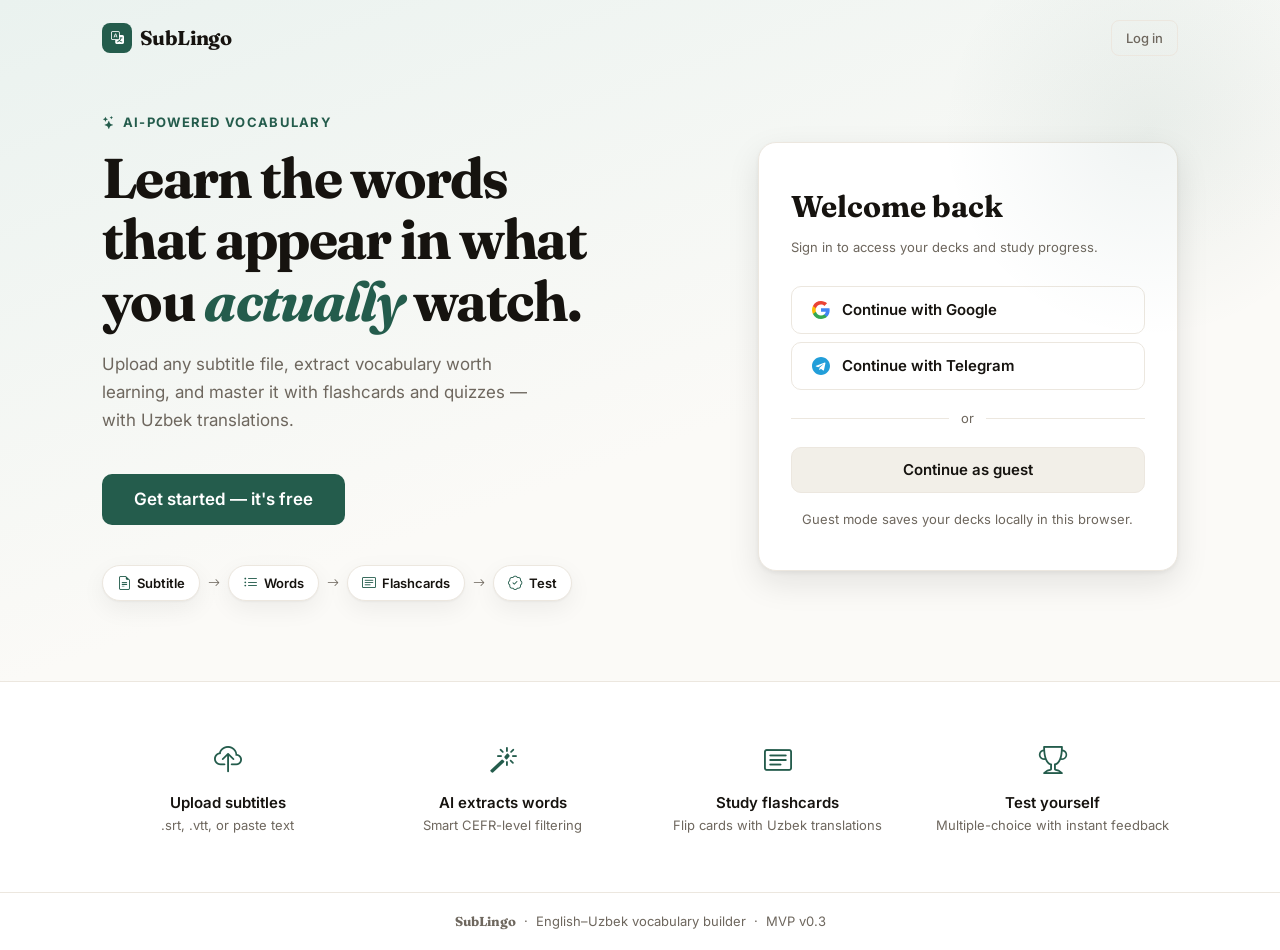
==== deck.html @ b5c0a3c8 "OAuth-style login, deck hub page, and nav integrity pass (v0.4) - index.html: replace email/password" ====
<!DOCTYPE html>
<html lang="en">
<head>
  <meta charset="UTF-8" />
  <meta name="viewport" content="width=device-width, initial-scale=1.0" />
  <title>SubLingo — Deck</title>
  <link rel="stylesheet" href="https://cdn.jsdelivr.net/npm/bootstrap@5.3.3/dist/css/bootstrap.min.css" />
  <link rel="stylesheet" href="https://cdn.jsdelivr.net/npm/bootstrap-icons@1.11.3/font/bootstrap-icons.css" />
  <link rel="stylesheet" href="css/style.css" />
</head>
<body>

<!-- ── Navbar ────────────────────────────────────────────────────────────── -->
<nav class="sl-navbar sticky-top">
  <div class="container d-flex align-items-center justify-content-between" style="max-width:1100px;">
    <a class="sl-brand" href="library.html">
      <span class="sl-brand-mark"><i class="bi bi-translate"></i></span>
      SubLingo
    </a>
    <button class="navbar-toggler border-0 d-md-none" type="button" data-bs-toggle="collapse" data-bs-target="#mainNav" style="background:none;">
      <i class="bi bi-list fs-5" style="color:var(--sl-ink);"></i>
    </button>
    <div class="collapse navbar-collapse d-md-flex align-items-center justify-content-end gap-2" id="mainNav">
      <nav class="d-flex gap-1 mt-2 mt-md-0">
        <a class="sl-nav-link" href="library.html" data-page="library.html"><i class="bi bi-grid me-1"></i>Library</a>
      </nav>
      <div class="d-flex align-items-center gap-2 ms-md-2 mt-2 mt-md-0">
        <span class="nav-user-chip"><i class="bi bi-person-circle"></i><span id="navUserChip">…</span></span>
        <button class="nav-logout-btn" id="logoutBtn" title="Log out"><i class="bi bi-box-arrow-right"></i></button>
      </div>
    </div>
  </div>
</nav>

<main style="max-width:760px;margin:0 auto;padding:2rem 1.25rem 4rem;">

  <!-- Breadcrumb -->
  <a href="library.html"
     style="font-size:var(--sl-text-xs);color:var(--sl-muted);text-decoration:none;display:inline-flex;align-items:center;gap:.3rem;margin-bottom:1.5rem;">
    <i class="bi bi-arrow-left"></i> My Library
  </a>

  <!-- Deck header -->
  <div class="d-flex align-items-start justify-content-between gap-3 flex-wrap mb-4">
    <div style="flex:1;min-width:0;">
      <h1 id="deckName"
          style="font-family:'Fraunces',Georgia,serif;font-size:var(--sl-text-xl);font-weight:700;margin:0 0 .25rem;line-height:1.15;"></h1>
      <div id="deckMeta" style="font-size:var(--sl-text-xs);color:var(--sl-muted);"></div>
    </div>
    <div id="deckRing" style="flex-shrink:0;"></div>
  </div>

  <!-- Progress bar -->
  <div class="sl-progress mb-5" id="progressWrap">
    <div class="sl-progress-bar" id="progressBar" style="width:0%;"></div>
  </div>

  <!-- Study mode tiles -->
  <div class="row g-3" id="hubTiles">
    <div class="col-12 col-sm-4">
      <a id="tileWords" href="words.html" class="hub-tile" aria-label="Browse word list">
        <div class="hub-tile__icon"><i class="bi bi-list-ul"></i></div>
        <div class="hub-tile__title">Words</div>
        <p class="hub-tile__desc">Browse all vocabulary in this deck</p>
      </a>
    </div>
    <div class="col-12 col-sm-4">
      <a id="tileFlash" href="flashcards.html" class="hub-tile hub-tile--accent" aria-label="Study with flashcards">
        <div class="hub-tile__icon"><i class="bi bi-card-text"></i></div>
        <div class="hub-tile__title">Flashcards</div>
        <p class="hub-tile__desc">Flip cards — see Uzbek translations</p>
      </a>
    </div>
    <div class="col-12 col-sm-4">
      <a id="tileTest" href="test.html" class="hub-tile" aria-label="Take a multiple-choice test">
        <div class="hub-tile__icon"><i class="bi bi-patch-question"></i></div>
        <div class="hub-tile__title">Test</div>
        <p class="hub-tile__desc">Multiple-choice quiz on this deck</p>
      </a>
    </div>
  </div>

  <!-- Empty-deck hint (hidden by default) -->
  <div id="emptyHint" class="d-none mt-4"
       style="font-size:var(--sl-text-xs);color:var(--sl-muted);background:var(--sl-soft);
              border-radius:var(--sl-radius-sm);padding:.75rem 1rem;">
    <i class="bi bi-info-circle me-1"></i>
    This deck has no words yet. Flashcards and Test require at least 2 words.
  </div>

</main>

<footer>
  <div style="max-width:1100px;margin:0 auto;padding:0 1.25rem;">
    <strong style="font-family:'Fraunces',Georgia,serif;">SubLingo</strong>
    &nbsp;·&nbsp; English–Uzbek vocabulary builder
  </div>
</footer>

<div id="toast-container"></div>

<script src="https://cdn.jsdelivr.net/npm/bootstrap@5.3.3/dist/js/bootstrap.bundle.min.js"></script>
<script src="js/mockData.js"></script>
<script src="js/main.js"></script>
<script>
  if (!requireAuth()) { /* redirects */ }

  document.getElementById('logoutBtn').addEventListener('click', () => {
    logoutUser();
    window.location.replace('index.html');
  });

  const deck = getActiveDeck();

  if (!deck) {
    showToast('No deck selected — pick one from your library', 'info');
    window.location.replace('library.html');
  } else {
    const { total, learned } = deck.stats;
    const pct     = total > 0 ? Math.round(learned / total * 100) : 0;
    const noWords = total === 0;
    const tooFew  = total < 2;

    document.title = `SubLingo — ${deck.name}`;
    document.getElementById('deckName').textContent = deck.name;
    document.getElementById('deckRing').innerHTML   = progressRingSVG(learned, total, 56, 5);
    document.getElementById('progressBar').style.width = pct + '%';
    document.getElementById('deckMeta').innerHTML =
      `<span>${escapeHtml(deck.source)}</span>
       <span class="mx-1">·</span>
       <span>${total} words</span>
       <span class="mx-1">·</span>
       <span style="color:var(--sl-primary);font-weight:600;">${learned} learned (${pct}%)</span>
       <span class="mx-1">·</span>
       <span>Last studied: ${timeAgo(deck.lastStudied)}</span>`;

    if (noWords) {
      document.getElementById('tileFlash').classList.add('hub-tile--disabled');
      document.getElementById('tileTest').classList.add('hub-tile--disabled');
      document.getElementById('emptyHint').classList.remove('d-none');
    } else if (tooFew) {
      document.getElementById('tileTest').classList.add('hub-tile--disabled');
      document.getElementById('emptyHint').classList.remove('d-none');
      document.getElementById('emptyHint').innerHTML =
        '<i class="bi bi-info-circle me-1"></i>Test needs at least 2 words. Add more to unlock it.';
    }
  }
</script>
</body>
</html>
---- css/style.css ----
/* style.css — SubLingo design system */

/* ─── Google Fonts ───────────────────────────────────────────────────────────
   Loaded here as @import so this single file is the only include needed.
   Fraunces: display/headings. Inter: UI/body. */
@import url('https://fonts.googleapis.com/css2?family=Fraunces:ital,opsz,wght@0,9..144,400;0,9..144,600;0,9..144,700;1,9..144,400&family=Inter:wght@400;500;600;700&display=swap');

/* ─── Design tokens ──────────────────────────────────────────────────────────*/
:root {
  /* Palette */
  --sl-bg:          #FBFAF7;
  --sl-surface:     #FFFFFF;
  --sl-ink:         #16130F;
  --sl-muted:       #6E675E;
  --sl-line:        #ECE7DF;
  --sl-soft:        #F2EFE8;
  --sl-primary:     #245C4C;
  --sl-primary-600: #1C4A3D;
  --sl-primary-bg:  #EAF2EF;
  --sl-accent:      #E2703A;
  --sl-accent-bg:   #FDF0EA;
  --sl-success:     #2E7D54;
  --sl-danger:      #C0492F;
  --sl-danger-bg:   #FBEAE6;

  /* Shape */
  --sl-radius:      18px;
  --sl-radius-sm:   10px;
  --sl-shadow:      0 1px 2px rgba(20,17,15,.04), 0 8px 24px rgba(20,17,15,.06);
  --sl-shadow-md:   0 2px 4px rgba(20,17,15,.05), 0 12px 32px rgba(20,17,15,.10);

  /* Type scale (px reference only — use rem in rules) */
  --sl-text-xs:     .8125rem;   /* 13px */
  --sl-text-sm:     .9375rem;   /* 15px */
  --sl-text-base:   1.0625rem;  /* 17px */
  --sl-text-lg:     1.375rem;   /* 22px */
  --sl-text-xl:     1.875rem;   /* 30px */
  --sl-text-2xl:    2.75rem;    /* 44px */

  /* Bootstrap override */
  --bs-primary: var(--sl-primary);
  --bs-primary-rgb: 36,92,76;
  --bs-body-bg: var(--sl-bg);
  --bs-body-color: var(--sl-ink);
  --bs-border-color: var(--sl-line);
  --bs-border-radius: var(--sl-radius-sm);
  --bs-link-color: var(--sl-primary);
}

/* ─── Base ───────────────────────────────────────────────────────────────────*/
*, *::before, *::after { box-sizing: border-box; }

body {
  font-family: 'Inter', system-ui, -apple-system, sans-serif;
  font-size: var(--sl-text-sm);
  line-height: 1.6;
  background: var(--sl-bg);
  color: var(--sl-ink);
  -webkit-font-smoothing: antialiased;
  min-height: 100dvh;
  display: flex;
  flex-direction: column;
}

main { flex: 1; }

h1, h2, h3, h4, .display-font {
  font-family: 'Fraunces', Georgia, serif;
  font-weight: 600;
  letter-spacing: -.02em;
  line-height: 1.15;
}

a { color: var(--sl-primary); text-decoration: none; }
a:hover { color: var(--sl-primary-600); }

/* ─── Navbar ─────────────────────────────────────────────────────────────────*/
.sl-navbar {
  background: rgba(251,250,247,.92);
  backdrop-filter: blur(12px);
  -webkit-backdrop-filter: blur(12px);
  border-bottom: 1px solid var(--sl-line);
  padding: .75rem 0;
}

.sl-brand {
  font-family: 'Fraunces', Georgia, serif;
  font-weight: 700;
  font-size: 1.25rem;
  color: var(--sl-ink) !important;
  letter-spacing: -.03em;
  display: flex;
  align-items: center;
  gap: .5rem;
  text-decoration: none;
}

.sl-brand-mark {
  width: 30px;
  height: 30px;
  background: var(--sl-primary);
  border-radius: 8px;
  display: flex;
  align-items: center;
  justify-content: center;
  color: #fff;
  font-size: .8rem;
  flex-shrink: 0;
}

.sl-nav-link {
  font-size: var(--sl-text-xs);
  font-weight: 500;
  color: var(--sl-muted) !important;
  padding: .375rem .75rem !important;
  border-radius: 8px;
  letter-spacing: .01em;
  transition: color .12s, background .12s;
  text-decoration: none;
}

.sl-nav-link:hover, .sl-nav-link.active {
  color: var(--sl-ink) !important;
  background: var(--sl-soft);
}

/* ─── Buttons ────────────────────────────────────────────────────────────────*/
.btn-primary-sl {
  background: var(--sl-primary);
  color: #fff;
  border: none;
  border-radius: var(--sl-radius-sm);
  font-weight: 600;
  font-size: var(--sl-text-sm);
  padding: .625rem 1.375rem;
  min-height: 44px;
  display: inline-flex;
  align-items: center;
  gap: .4rem;
  transition: background .15s, transform .1s, box-shadow .15s;
  cursor: pointer;
  text-decoration: none;
}

.btn-primary-sl:hover {
  background: var(--sl-primary-600);
  color: #fff;
  transform: translateY(-1px);
  box-shadow: 0 4px 16px rgba(36,92,76,.25);
}

.btn-primary-sl:active { transform: translateY(0); box-shadow: none; }
.btn-primary-sl:focus-visible { outline: 3px solid var(--sl-accent); outline-offset: 3px; }

.btn-ghost {
  background: transparent;
  color: var(--sl-ink);
  border: 1px solid var(--sl-line);
  border-radius: var(--sl-radius-sm);
  font-weight: 500;
  font-size: var(--sl-text-sm);
  padding: .625rem 1.375rem;
  min-height: 44px;
  display: inline-flex;
  align-items: center;
  gap: .4rem;
  transition: background .12s, border-color .12s;
  cursor: pointer;
  text-decoration: none;
}

.btn-ghost:hover { background: var(--sl-soft); border-color: var(--sl-muted); color: var(--sl-ink); }
.btn-ghost:focus-visible { outline: 3px solid var(--sl-accent); outline-offset: 3px; }

.btn-ghost-sm {
  background: transparent;
  color: var(--sl-muted);
  border: 1px solid var(--sl-line);
  border-radius: 8px;
  font-size: var(--sl-text-xs);
  font-weight: 500;
  padding: .375rem .875rem;
  min-height: 36px;
  display: inline-flex;
  align-items: center;
  gap: .3rem;
  transition: background .12s;
  cursor: pointer;
}

.btn-ghost-sm:hover { background: var(--sl-soft); color: var(--sl-ink); }

.btn-danger-sm {
  background: var(--sl-danger);
  color: #fff;
  border: none;
  border-radius: 8px;
  font-size: var(--sl-text-xs);
  font-weight: 600;
  padding: .375rem .875rem;
  min-height: 36px;
  display: inline-flex;
  align-items: center;
  gap: .3rem;
  cursor: pointer;
  transition: background .12s;
}

.btn-danger-sm:hover { background: #a33d27; color: #fff; }

/* ─── Cards ──────────────────────────────────────────────────────────────────*/
.sl-card {
  background: var(--sl-surface);
  border: 1px solid var(--sl-line);
  border-radius: var(--sl-radius);
  box-shadow: var(--sl-shadow);
}

/* ─── Deck cards (library grid) ──────────────────────────────────────────────*/
.deck-card {
  background: var(--sl-surface);
  border: 1px solid var(--sl-line);
  border-radius: var(--sl-radius);
  box-shadow: var(--sl-shadow);
  padding: 1.25rem;
  cursor: pointer;
  transition: transform .15s ease, box-shadow .15s ease;
  display: flex;
  flex-direction: column;
  gap: .75rem;
  text-decoration: none;
  color: inherit;
  position: relative;
}

.deck-card:hover {
  transform: translateY(-2px);
  box-shadow: var(--sl-shadow-md);
  color: inherit;
}

.deck-card:focus-visible {
  outline: 3px solid var(--sl-accent);
  outline-offset: 2px;
}

.deck-card__header {
  display: flex;
  align-items: flex-start;
  justify-content: space-between;
  gap: .5rem;
}

.deck-card__name {
  font-family: 'Fraunces', Georgia, serif;
  font-weight: 600;
  font-size: var(--sl-text-base);
  color: var(--sl-ink);
  line-height: 1.25;
  flex: 1;
}

.deck-card__meta {
  display: flex;
  align-items: center;
  gap: .5rem;
  flex-wrap: wrap;
}

.deck-card__footer {
  display: flex;
  align-items: center;
  justify-content: space-between;
  gap: .5rem;
  margin-top: auto;
  padding-top: .5rem;
  border-top: 1px solid var(--sl-line);
}

.deck-card__progress-label {
  font-size: var(--sl-text-xs);
  color: var(--sl-muted);
}

.deck-card__ring {
  flex-shrink: 0;
}

/* Kebab menu */
.deck-kebab {
  background: none;
  border: none;
  color: var(--sl-muted);
  padding: .25rem .375rem;
  border-radius: 6px;
  line-height: 1;
  cursor: pointer;
  transition: background .12s, color .12s;
  flex-shrink: 0;
}

.deck-kebab:hover { background: var(--sl-soft); color: var(--sl-ink); }

/* New deck card (dashed) */
.deck-card-new {
  background: var(--sl-surface);
  border: 1.5px dashed var(--sl-line);
  border-radius: var(--sl-radius);
  display: flex;
  flex-direction: column;
  align-items: center;
  justify-content: center;
  gap: .5rem;
  padding: 2rem 1.25rem;
  cursor: pointer;
  transition: border-color .15s, background .15s;
  min-height: 160px;
  color: var(--sl-muted);
  text-align: center;
  text-decoration: none;
}

.deck-card-new:hover {
  border-color: var(--sl-primary);
  background: var(--sl-primary-bg);
  color: var(--sl-primary);
}

.deck-card-new:focus-visible { outline: 3px solid var(--sl-accent); outline-offset: 2px; }

/* ─── Hero ───────────────────────────────────────────────────────────────────*/
.sl-hero {
  padding: 5rem 0 3.5rem;
}

.sl-hero__eyebrow {
  display: inline-flex;
  align-items: center;
  gap: .4rem;
  font-size: var(--sl-text-xs);
  font-weight: 600;
  color: var(--sl-primary);
  letter-spacing: .06em;
  text-transform: uppercase;
  background: var(--sl-primary-bg);
  border-radius: 99px;
  padding: .3rem .875rem;
  margin-bottom: 1.25rem;
}

.sl-hero__headline {
  font-size: clamp(2rem, 5vw, var(--sl-text-2xl));
  font-weight: 700;
  color: var(--sl-ink);
  margin-bottom: .75rem;
  max-width: 22ch;
}

.sl-hero__headline em {
  font-style: italic;
  color: var(--sl-primary);
}

.sl-hero__sub {
  font-size: var(--sl-text-base);
  color: var(--sl-muted);
  max-width: 44ch;
  margin-bottom: 2rem;
  line-height: 1.65;
}

/* Word-chip strip decorating the hero */
.sl-word-chips {
  display: flex;
  flex-wrap: wrap;
  gap: .5rem;
  margin-top: 2rem;
}

.sl-chip {
  background: var(--sl-surface);
  border: 1px solid var(--sl-line);
  border-radius: 99px;
  padding: .3rem .875rem;
  font-size: var(--sl-text-xs);
  color: var(--sl-muted);
  box-shadow: var(--sl-shadow);
  white-space: nowrap;
}

.sl-chip strong { color: var(--sl-ink); font-weight: 600; }
.sl-chip .chip-uz { color: var(--sl-primary); margin-left: .35rem; font-style: italic; }

/* Accent underline for the headline word */
.underline-accent {
  position: relative;
  display: inline-block;
}

.underline-accent::after {
  content: '';
  position: absolute;
  bottom: .04em;
  left: 0;
  width: 100%;
  height: .08em;
  background: var(--sl-accent);
  border-radius: 2px;
}

/* ─── Section labels ─────────────────────────────────────────────────────────*/
.sl-section-label {
  font-size: var(--sl-text-xs);
  font-weight: 600;
  color: var(--sl-muted);
  letter-spacing: .07em;
  text-transform: uppercase;
  margin-bottom: .75rem;
}

/* ─── Upload / modal ─────────────────────────────────────────────────────────*/
.sl-modal .modal-content {
  border-radius: var(--sl-radius);
  border: 1px solid var(--sl-line);
  box-shadow: var(--sl-shadow-md);
}

.upload-zone {
  border: 1.5px dashed var(--sl-line);
  border-radius: var(--sl-radius-sm);
  background: var(--sl-soft);
  padding: 2rem 1.5rem;
  text-align: center;
  cursor: pointer;
  transition: background .15s, border-color .15s;
}

.upload-zone:hover, .upload-zone.dragover {
  background: var(--sl-primary-bg);
  border-color: var(--sl-primary);
}

.upload-zone__icon { color: var(--sl-primary); font-size: 2rem; margin-bottom: .5rem; }
.upload-zone__title { font-weight: 600; font-size: var(--sl-text-sm); color: var(--sl-ink); }
.upload-zone__hint { font-size: var(--sl-text-xs); color: var(--sl-muted); margin-top: .25rem; }

/* Form elements */
.sl-input {
  border: 1px solid var(--sl-line);
  border-radius: var(--sl-radius-sm);
  background: var(--sl-surface);
  color: var(--sl-ink);
  font-size: var(--sl-text-sm);
  padding: .625rem .875rem;
  width: 100%;
  outline: none;
  transition: border-color .12s, box-shadow .12s;
}

.sl-input:focus {
  border-color: var(--sl-primary);
  box-shadow: 0 0 0 3px rgba(36,92,76,.12);
}

.sl-label {
  font-size: var(--sl-text-xs);
  font-weight: 600;
  color: var(--sl-muted);
  letter-spacing: .03em;
  display: block;
  margin-bottom: .375rem;
}

.sl-select {
  appearance: none;
  -webkit-appearance: none;
  background-image: url("data:image/svg+xml,%3Csvg xmlns='http://www.w3.org/2000/svg' width='12' height='8' viewBox='0 0 12 8'%3E%3Cpath d='M1 1l5 5 5-5' stroke='%236E675E' stroke-width='1.5' fill='none' stroke-linecap='round'/%3E%3C/svg%3E");
  background-repeat: no-repeat;
  background-position: right .75rem center;
  padding-right: 2.25rem;
}

/* ─── Pill tabs (upload modal) ───────────────────────────────────────────────*/
.sl-pill-tabs {
  display: flex;
  gap: .375rem;
  background: var(--sl-soft);
  border-radius: 10px;
  padding: .25rem;
}

.sl-pill-tab {
  flex: 1;
  border: none;
  background: transparent;
  border-radius: 8px;
  font-size: var(--sl-text-xs);
  font-weight: 500;
  color: var(--sl-muted);
  padding: .4rem .75rem;
  cursor: pointer;
  transition: background .12s, color .12s;
  white-space: nowrap;
}

.sl-pill-tab.active, .sl-pill-tab[aria-selected="true"] {
  background: var(--sl-surface);
  color: var(--sl-ink);
  box-shadow: 0 1px 4px rgba(20,17,15,.08);
}

/* ─── CEFR badges ────────────────────────────────────────────────────────────*/
.badge-a     { background: #EAF2EF; color: var(--sl-primary); font-weight: 600; border-radius: 6px; font-size: .72rem; padding: .15rem .5rem; }
.badge-b     { background: #FEF3C7; color: #92400E; font-weight: 600; border-radius: 6px; font-size: .72rem; padding: .15rem .5rem; }
.badge-c     { background: var(--sl-danger-bg); color: var(--sl-danger); font-weight: 600; border-radius: 6px; font-size: .72rem; padding: .15rem .5rem; }
.badge-other { background: var(--sl-soft); color: var(--sl-muted); font-weight: 600; border-radius: 6px; font-size: .72rem; padding: .15rem .5rem; }

/* Part-of-speech */
.badge-pos-noun  { background: #dbeafe; color: #1d4ed8; border-radius: 6px; font-size: .72rem; padding: .15rem .5rem; font-weight: 500; }
.badge-pos-verb  { background: #dcfce7; color: #166534; border-radius: 6px; font-size: .72rem; padding: .15rem .5rem; font-weight: 500; }
.badge-pos-adj   { background: #fef3c7; color: #92400e; border-radius: 6px; font-size: .72rem; padding: .15rem .5rem; font-weight: 500; }
.badge-pos-adv   { background: #fce7f3; color: #9d174d; border-radius: 6px; font-size: .72rem; padding: .15rem .5rem; font-weight: 500; }
.badge-pos-other { background: var(--sl-soft); color: var(--sl-muted); border-radius: 6px; font-size: .72rem; padding: .15rem .5rem; font-weight: 500; }

/* ─── Word cards (deck detail) ───────────────────────────────────────────────*/
.word-card {
  background: var(--sl-surface);
  border: 1px solid var(--sl-line);
  border-radius: var(--sl-radius);
  box-shadow: var(--sl-shadow);
  padding: 1.125rem;
  transition: box-shadow .15s, transform .15s;
}

.word-card:hover { box-shadow: var(--sl-shadow-md); transform: translateY(-1px); }

.word-card__head {
  display: flex;
  align-items: baseline;
  gap: .5rem;
  flex-wrap: wrap;
  margin-bottom: .375rem;
}

.word-card__word {
  font-family: 'Fraunces', Georgia, serif;
  font-weight: 600;
  font-size: var(--sl-text-base);
  color: var(--sl-ink);
  line-height: 1.2;
}

.word-card__ipa {
  font-size: var(--sl-text-xs);
  color: var(--sl-primary);
  font-family: 'Inter', monospace;
  letter-spacing: .02em;
}

.word-card__translation {
  font-size: var(--sl-text-sm);
  font-weight: 600;
  color: var(--sl-accent);
  margin-bottom: .25rem;
}

.word-card__definition {
  font-size: var(--sl-text-xs);
  color: var(--sl-muted);
  margin-bottom: .5rem;
  line-height: 1.55;
}

.word-card__example {
  font-size: var(--sl-text-xs);
  color: var(--sl-muted);
  font-style: italic;
  padding-left: .75rem;
  border-left: 2px solid var(--sl-accent);
  line-height: 1.5;
}

/* Audio button */
.btn-audio {
  width: 30px;
  height: 30px;
  border-radius: 50%;
  border: 1px solid var(--sl-line);
  background: var(--sl-surface);
  color: var(--sl-primary);
  display: inline-flex;
  align-items: center;
  justify-content: center;
  cursor: pointer;
  padding: 0;
  font-size: .85rem;
  transition: background .12s, color .12s, border-color .12s;
  flex-shrink: 0;
}

.btn-audio:hover { background: var(--sl-primary); color: #fff; border-color: var(--sl-primary); }
.btn-audio:focus-visible { outline: 3px solid var(--sl-accent); outline-offset: 2px; }

/* ─── Filter bar ─────────────────────────────────────────────────────────────*/
.sl-filters {
  background: var(--sl-surface);
  border: 1px solid var(--sl-line);
  border-radius: var(--sl-radius-sm);
  padding: .875rem 1rem;
}

/* ─── Sticky study bar ───────────────────────────────────────────────────────*/
.study-bar {
  position: sticky;
  bottom: 0;
  background: rgba(255,255,255,.95);
  backdrop-filter: blur(8px);
  border-top: 1px solid var(--sl-line);
  box-shadow: 0 -4px 20px rgba(20,17,15,.07);
  z-index: 100;
  padding: .75rem 1.5rem;
}

/* ─── Flashcard ──────────────────────────────────────────────────────────────*/
.flashcard-scene {
  width: 100%;
  max-width: 540px;
  margin: 0 auto;
  perspective: 1400px;
}

.flashcard {
  width: 100%;
  min-height: 320px;
  position: relative;
  transform-style: preserve-3d;
  transition: transform .45s cubic-bezier(.4,0,.2,1);
  cursor: pointer;
  border-radius: var(--sl-radius);
}

.flashcard.flipped { transform: rotateY(180deg); }

.flashcard-face {
  position: absolute;
  inset: 0;
  backface-visibility: hidden;
  -webkit-backface-visibility: hidden;
  border-radius: var(--sl-radius);
  display: flex;
  flex-direction: column;
  align-items: center;
  justify-content: center;
  padding: 2.5rem 2rem;
}

.flashcard-front {
  background: var(--sl-surface);
  border: 1px solid var(--sl-line);
  box-shadow: var(--sl-shadow-md);
}

.flashcard-back {
  background: var(--sl-primary);
  color: #fff;
  transform: rotateY(180deg);
  box-shadow: var(--sl-shadow-md);
}

.flashcard-front__word {
  font-family: 'Fraunces', Georgia, serif;
  font-size: clamp(2rem, 7vw, 2.75rem);
  font-weight: 700;
  color: var(--sl-ink);
  letter-spacing: -.03em;
  text-align: center;
  line-height: 1.1;
}

.flashcard-front__ipa {
  font-size: var(--sl-text-sm);
  color: var(--sl-primary);
  font-family: 'Inter', monospace;
  margin-top: .375rem;
  text-align: center;
}

.flashcard-back__translation {
  font-family: 'Fraunces', Georgia, serif;
  font-size: 1.625rem;
  font-weight: 600;
  text-align: center;
  margin-bottom: .5rem;
  opacity: .97;
}

.flashcard-back__definition {
  font-size: var(--sl-text-xs);
  opacity: .82;
  text-align: center;
  margin-bottom: 1rem;
  line-height: 1.55;
  max-width: 34ch;
}

.flashcard-back__example {
  font-size: var(--sl-text-xs);
  opacity: .72;
  font-style: italic;
  text-align: center;
  border-top: 1px solid rgba(255,255,255,.2);
  padding-top: .875rem;
  width: 100%;
  line-height: 1.5;
}

.flip-hint {
  font-size: var(--sl-text-xs);
  color: var(--sl-muted);
  text-align: center;
  margin-top: .5rem;
}

/* Rating buttons */
.rating-btn {
  border-radius: var(--sl-radius-sm);
  font-weight: 600;
  font-size: var(--sl-text-xs);
  padding: .625rem 1.25rem;
  min-height: 44px;
  border: 1.5px solid transparent;
  cursor: pointer;
  display: inline-flex;
  align-items: center;
  gap: .4rem;
  transition: background .12s, border-color .12s, transform .1s;
}

.rating-btn:active { transform: scale(.97); }
.rating-btn:focus-visible { outline: 3px solid var(--sl-accent); outline-offset: 2px; }

.rating-again { background: var(--sl-danger-bg); color: var(--sl-danger); border-color: #f0c4bb; }
.rating-again:hover  { background: #f5cfc8; }

.rating-hard  { background: #fef3c7; color: #92400e; border-color: #fde68a; }
.rating-hard:hover   { background: #fde68a; }

.rating-easy  { background: #dcfce7; color: var(--sl-success); border-color: #a7f3d0; }
.rating-easy:hover   { background: #a7f3d0; }

/* ─── Quiz / test ────────────────────────────────────────────────────────────*/
.answer-btn {
  border: 1.5px solid var(--sl-line);
  border-radius: var(--sl-radius-sm);
  background: var(--sl-surface);
  color: var(--sl-ink);
  font-size: var(--sl-text-sm);
  font-weight: 500;
  padding: .75rem 1rem;
  text-align: left;
  transition: border-color .12s, background .12s;
  cursor: pointer;
  width: 100%;
  min-height: 50px;
  display: flex;
  align-items: center;
  gap: .5rem;
}

.answer-btn:hover:not(:disabled) {
  border-color: var(--sl-primary);
  background: var(--sl-primary-bg);
}

.answer-btn:focus-visible { outline: 3px solid var(--sl-accent); outline-offset: 2px; }

.answer-btn.correct { border-color: var(--sl-success); background: #dcfce7; color: var(--sl-success); }
.answer-btn.wrong   { border-color: var(--sl-danger);  background: var(--sl-danger-bg); color: var(--sl-danger); }

.answer-btn .answer-key {
  font-size: var(--sl-text-xs);
  font-weight: 700;
  color: var(--sl-muted);
  min-width: 1.25rem;
}

/* ─── Progress bar ───────────────────────────────────────────────────────────*/
.sl-progress {
  height: 6px;
  border-radius: 99px;
  background: var(--sl-line);
  overflow: hidden;
}

.sl-progress-bar {
  height: 100%;
  background: var(--sl-primary);
  border-radius: 99px;
  transition: width .35s ease;
}

/* ─── Result circle ──────────────────────────────────────────────────────────*/
.result-circle {
  width: 116px;
  height: 116px;
  border-radius: 50%;
  background: var(--sl-primary-bg);
  border: 3px solid var(--sl-primary);
  display: flex;
  flex-direction: column;
  align-items: center;
  justify-content: center;
  margin: 0 auto 1.5rem;
}

.result-circle .score-num   { font-family: 'Fraunces', Georgia, serif; font-size: 2rem; font-weight: 700; color: var(--sl-primary); line-height: 1; }
.result-circle .score-label { font-size: .72rem; color: var(--sl-muted); }

/* ─── Empty states ───────────────────────────────────────────────────────────*/
.sl-empty {
  text-align: center;
  padding: 4rem 1.5rem;
}

.sl-empty__icon {
  width: 64px;
  height: 64px;
  border-radius: 50%;
  background: var(--sl-soft);
  display: flex;
  align-items: center;
  justify-content: center;
  font-size: 1.5rem;
  color: var(--sl-muted);
  margin: 0 auto 1rem;
}

.sl-empty__title { font-family: 'Fraunces', Georgia, serif; font-size: var(--sl-text-lg); font-weight: 600; margin-bottom: .5rem; }
.sl-empty__body  { font-size: var(--sl-text-sm); color: var(--sl-muted); max-width: 34ch; margin: 0 auto 1.5rem; }

/* ─── Deck-detail header ─────────────────────────────────────────────────────*/
.deck-header {
  border-bottom: 1px solid var(--sl-line);
  padding-bottom: 1.25rem;
  margin-bottom: 1.5rem;
}

.deck-header__name {
  font-family: 'Fraunces', Georgia, serif;
  font-weight: 700;
  font-size: var(--sl-text-xl);
  color: var(--sl-ink);
  border: none;
  background: transparent;
  padding: 0;
  width: 100%;
  outline: none;
  cursor: text;
  line-height: 1.2;
}

.deck-header__name:focus {
  background: var(--sl-soft);
  border-radius: 6px;
  padding: .125rem .375rem;
  margin-left: -.375rem;
}

/* ─── Toasts ─────────────────────────────────────────────────────────────────*/
#toast-container {
  position: fixed;
  bottom: 1.5rem;
  right: 1.5rem;
  z-index: 9999;
  display: flex;
  flex-direction: column;
  gap: .5rem;
  max-width: 320px;
}

.sl-toast {
  background: var(--sl-surface);
  border: 1px solid var(--sl-line) !important;
  border-radius: var(--sl-radius-sm);
  box-shadow: var(--sl-shadow-md);
  font-size: var(--sl-text-xs);
  font-weight: 500;
  color: var(--sl-ink);
}

.toast-msg { flex: 1; color: var(--sl-ink); }

.toast-icon[data-type="success"] { color: var(--sl-success); }
.toast-icon[data-type="danger"]  { color: var(--sl-danger); }
.toast-icon[data-type="info"]    { color: var(--sl-primary); }

/* ─── Footer ─────────────────────────────────────────────────────────────────*/
footer {
  border-top: 1px solid var(--sl-line);
  color: var(--sl-muted);
  font-size: var(--sl-text-xs);
  padding: 1.125rem 0;
  text-align: center;
  background: var(--sl-surface);
}

/* ─── Screen-reader only ─────────────────────────────────────────────────────*/
.sr-only { position:absolute; width:1px; height:1px; padding:0; margin:-1px; overflow:hidden; clip:rect(0,0,0,0); border:0; }

/* ─── Responsive ─────────────────────────────────────────────────────────────*/
@media (max-width: 575px) {
  .sl-hero { padding: 3rem 0 2rem; }
  .flashcard-face { padding: 1.75rem 1.25rem; }
  .deck-card { padding: 1rem; }
  #toast-container { right: 1rem; bottom: 1rem; left: 1rem; max-width: none; }
}

/* ─── Landing page ───────────────────────────────────────────────────────────*/
.landing-body {
  background: var(--sl-bg);
  min-height: 100dvh;
  display: flex;
  flex-direction: column;
}

.landing-nav {
  background: transparent;
  padding: 1.25rem 0;
  position: absolute;
  top: 0;
  left: 0;
  right: 0;
  z-index: 10;
}

.landing-hero {
  padding: 7rem 0 5rem;
  background: linear-gradient(160deg, var(--sl-primary-bg) 0%, var(--sl-bg) 60%);
  flex: 1;
  position: relative;
  overflow: hidden;
}

.landing-hero::before {
  content: '';
  position: absolute;
  top: -80px;
  right: -80px;
  width: 420px;
  height: 420px;
  border-radius: 50%;
  background: radial-gradient(circle, rgba(36,92,76,.07) 0%, transparent 70%);
  pointer-events: none;
}

.landing-hero__kicker {
  font-size: var(--sl-text-xs);
  font-weight: 700;
  letter-spacing: .1em;
  text-transform: uppercase;
  color: var(--sl-primary);
  margin-bottom: .875rem;
  display: flex;
  align-items: center;
  gap: .4rem;
}

.landing-hero__h1 {
  font-family: 'Fraunces', Georgia, serif;
  font-size: clamp(2.25rem, 6vw, 3.5rem);
  font-weight: 700;
  line-height: 1.1;
  letter-spacing: -.03em;
  color: var(--sl-ink);
  margin-bottom: 1.125rem;
  max-width: 18ch;
}

.landing-hero__h1 em {
  font-style: italic;
  color: var(--sl-primary);
}

.landing-hero__sub {
  font-size: var(--sl-text-base);
  color: var(--sl-muted);
  max-width: 42ch;
  line-height: 1.65;
  margin-bottom: 2.5rem;
}

/* Value-loop strip */
.value-loop {
  display: flex;
  align-items: center;
  gap: .5rem;
  flex-wrap: wrap;
  margin-top: 2.5rem;
}

.value-step {
  display: flex;
  align-items: center;
  gap: .4rem;
  background: var(--sl-surface);
  border: 1px solid var(--sl-line);
  border-radius: 99px;
  padding: .35rem .875rem;
  font-size: var(--sl-text-xs);
  font-weight: 600;
  color: var(--sl-ink);
  box-shadow: var(--sl-shadow);
  white-space: nowrap;
}

.value-step i { color: var(--sl-primary); font-size: .9rem; }

.value-arrow {
  color: var(--sl-muted);
  font-size: .75rem;
}

/* ─── Login card ─────────────────────────────────────────────────────────────*/
.login-card {
  background: var(--sl-surface);
  border: 1px solid var(--sl-line);
  border-radius: var(--sl-radius);
  box-shadow: var(--sl-shadow-md);
  padding: 2.5rem 2rem;
  width: 100%;
  max-width: 420px;
}

.login-card__title {
  font-family: 'Fraunces', Georgia, serif;
  font-size: var(--sl-text-xl);
  font-weight: 700;
  margin-bottom: .375rem;
  color: var(--sl-ink);
}

.login-card__sub {
  font-size: var(--sl-text-xs);
  color: var(--sl-muted);
  margin-bottom: 1.75rem;
}

.login-divider {
  display: flex;
  align-items: center;
  gap: .75rem;
  color: var(--sl-muted);
  font-size: var(--sl-text-xs);
  margin: 1.125rem 0;
}

.login-divider::before,
.login-divider::after {
  content: '';
  flex: 1;
  height: 1px;
  background: var(--sl-line);
}

.btn-guest {
  background: var(--sl-soft);
  color: var(--sl-ink);
  border: 1px solid var(--sl-line);
  border-radius: var(--sl-radius-sm);
  font-weight: 600;
  font-size: var(--sl-text-sm);
  padding: .625rem 1.375rem;
  min-height: 44px;
  width: 100%;
  display: flex;
  align-items: center;
  justify-content: center;
  gap: .4rem;
  cursor: pointer;
  transition: background .12s, border-color .12s;
}

.btn-guest:hover { background: var(--sl-line); border-color: var(--sl-muted); }

/* ─── Study tab bar (inside deck pages) ──────────────────────────────────────*/
.study-tabs {
  display: flex;
  gap: 0;
  border-bottom: 1px solid var(--sl-line);
  background: var(--sl-surface);
  padding: 0 1.25rem;
  position: sticky;
  top: 57px;   /* below navbar */
  z-index: 50;
}

.study-tab {
  font-size: var(--sl-text-xs);
  font-weight: 600;
  color: var(--sl-muted);
  padding: .75rem 1rem;
  border-bottom: 2px solid transparent;
  text-decoration: none;
  display: flex;
  align-items: center;
  gap: .35rem;
  transition: color .12s, border-color .12s;
  white-space: nowrap;
}

.study-tab:hover { color: var(--sl-ink); }

.study-tab.active {
  color: var(--sl-primary);
  border-bottom-color: var(--sl-primary);
}

/* ─── Skeleton loader ────────────────────────────────────────────────────────*/
@keyframes shimmer {
  0%   { background-position: -400px 0; }
  100% { background-position: 400px 0; }
}

.skel {
  border-radius: 6px;
  background: linear-gradient(90deg, var(--sl-line) 25%, var(--sl-soft) 50%, var(--sl-line) 75%);
  background-size: 800px 100%;
  animation: shimmer 1.4s infinite linear;
}

.skel-title { height: 20px; width: 60%; margin-bottom: .625rem; }
.skel-line  { height: 14px; width: 90%; margin-bottom: .375rem; }
.skel-short { width: 45%; }

.skeleton-card {
  background: var(--sl-surface);
  border: 1px solid var(--sl-line);
  border-radius: var(--sl-radius);
  padding: 1.125rem;
}

/* ─── Logged-in navbar user chip ─────────────────────────────────────────────*/
.nav-user-chip {
  display: flex;
  align-items: center;
  gap: .4rem;
  font-size: var(--sl-text-xs);
  font-weight: 600;
  color: var(--sl-muted);
  padding: .3rem .75rem;
  border: 1px solid var(--sl-line);
  border-radius: 99px;
  background: var(--sl-surface);
  cursor: default;
}

.nav-logout-btn {
  font-size: var(--sl-text-xs);
  font-weight: 500;
  color: var(--sl-muted);
  background: none;
  border: none;
  padding: .3rem .5rem;
  border-radius: 6px;
  cursor: pointer;
  transition: color .12s, background .12s;
}

.nav-logout-btn:hover { color: var(--sl-danger); background: var(--sl-danger-bg); }

/* ─── Loading overlay for create-deck ───────────────────────────────────────*/
.modal-loading-overlay {
  position: absolute;
  inset: 0;
  background: rgba(255,255,255,.88);
  backdrop-filter: blur(4px);
  border-radius: var(--sl-radius);
  display: flex;
  flex-direction: column;
  align-items: center;
  justify-content: center;
  gap: 1rem;
  z-index: 10;
}

.modal-loading-overlay__spinner {
  width: 36px;
  height: 36px;
  border: 3px solid var(--sl-line);
  border-top-color: var(--sl-primary);
  border-radius: 50%;
  animation: spin .7s linear infinite;
}

.modal-loading-overlay__label {
  font-size: var(--sl-text-xs);
  font-weight: 600;
  color: var(--sl-muted);
}

@keyframes spin { to { transform: rotate(360deg); } }

/* toast warning colour */
.toast-icon[data-type="warning"] { color: #92400e; }

/* ─── Provider login buttons ─────────────────────────────────────────────────*/
.btn-provider {
  display: flex;
  align-items: center;
  gap: .75rem;
  width: 100%;
  min-height: 48px;
  padding: .625rem 1.25rem;
  background: var(--sl-surface);
  border: 1.5px solid var(--sl-line);
  border-radius: var(--sl-radius-sm);
  font-size: var(--sl-text-sm);
  font-weight: 600;
  color: var(--sl-ink);
  cursor: pointer;
  transition: background .12s, border-color .12s, box-shadow .12s;
  text-align: left;
}
.btn-provider:hover  { background: var(--sl-soft); border-color: var(--sl-muted); }
.btn-provider:focus-visible {
  outline: 2px solid var(--sl-primary);
  outline-offset: 2px;
}
.btn-provider svg { flex-shrink: 0; }

/* ─── Deck hub tiles ─────────────────────────────────────────────────────────*/
.hub-tile {
  display: flex;
  flex-direction: column;
  align-items: flex-start;
  gap: .5rem;
  padding: 1.625rem 1.5rem;
  background: var(--sl-surface);
  border: 1.5px solid var(--sl-line);
  border-radius: var(--sl-radius);
  box-shadow: var(--sl-shadow);
  text-decoration: none;
  color: var(--sl-ink);
  min-height: 148px;
  cursor: pointer;
  transition: box-shadow .14s, border-color .14s, transform .12s;
}
.hub-tile:hover {
  box-shadow: var(--sl-shadow-md);
  border-color: var(--sl-primary);
  transform: translateY(-2px);
  color: var(--sl-ink);
}
.hub-tile:focus-visible {
  outline: 2px solid var(--sl-primary);
  outline-offset: 2px;
}
.hub-tile.hub-tile--accent {
  background: var(--sl-accent);
  border-color: var(--sl-accent);
  color: #fff;
}
.hub-tile.hub-tile--accent:hover { border-color: #c95f2c; }
.hub-tile.hub-tile--disabled {
  opacity: .5;
  pointer-events: none;
  cursor: not-allowed;
}
.hub-tile__icon {
  font-size: 1.75rem;
  line-height: 1;
}
.hub-tile__title {
  font-family: 'Fraunces', Georgia, serif;
  font-size: var(--sl-text-lg);
  font-weight: 700;
  line-height: 1.15;
  margin: 0;
}
.hub-tile__desc {
  font-size: var(--sl-text-xs);
  opacity: .75;
  margin: 0;
}
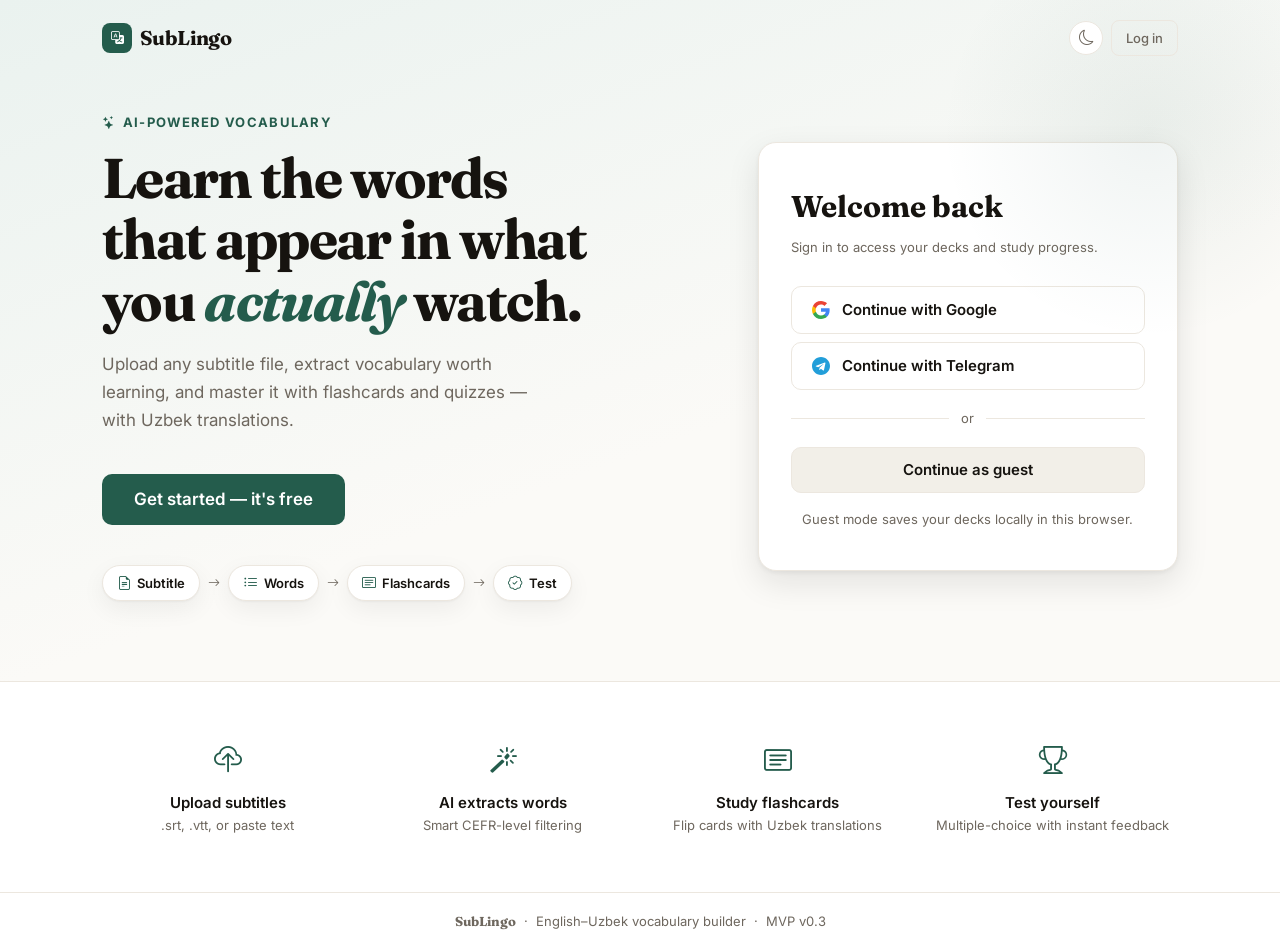
==== commit 18ad816e: "Cleanup, slim navbar, and dark mode (v0.5) Dark mode: - [data-theme="dark"] token overrides in style" ====
--- a/deck.html
+++ b/deck.html
@@ -7,6 +7,9 @@
   <link rel="stylesheet" href="https://cdn.jsdelivr.net/npm/bootstrap@5.3.3/dist/css/bootstrap.min.css" />
   <link rel="stylesheet" href="https://cdn.jsdelivr.net/npm/bootstrap-icons@1.11.3/font/bootstrap-icons.css" />
   <link rel="stylesheet" href="css/style.css" />
+  <script>
+    (function(){var t=localStorage.getItem('sublingo_theme');document.documentElement.setAttribute('data-theme',t||(window.matchMedia('(prefers-color-scheme: dark)').matches?'dark':'light'));})();
+  </script>
 </head>
 <body>
 
@@ -25,8 +28,9 @@
         <a class="sl-nav-link" href="library.html" data-page="library.html"><i class="bi bi-grid me-1"></i>Library</a>
       </nav>
       <div class="d-flex align-items-center gap-2 ms-md-2 mt-2 mt-md-0">
+        <button class="btn-theme" id="themeToggle" aria-label="Switch theme"><i class="bi bi-moon"></i></button>
         <span class="nav-user-chip"><i class="bi bi-person-circle"></i><span id="navUserChip">…</span></span>
-        <button class="nav-logout-btn" id="logoutBtn" title="Log out"><i class="bi bi-box-arrow-right"></i></button>
+        <button class="nav-logout-btn" id="logoutBtn" aria-label="Log out" title="Log out"><i class="bi bi-box-arrow-right"></i></button>
       </div>
     </div>
   </div>
--- a/css/style.css
+++ b/css/style.css
@@ -7,7 +7,7 @@
 
 /* ─── Design tokens ──────────────────────────────────────────────────────────*/
 :root {
-  /* Palette */
+  /* Light palette */
   --sl-bg:          #FBFAF7;
   --sl-surface:     #FFFFFF;
   --sl-ink:         #16130F;
@@ -29,15 +29,15 @@
   --sl-shadow:      0 1px 2px rgba(20,17,15,.04), 0 8px 24px rgba(20,17,15,.06);
   --sl-shadow-md:   0 2px 4px rgba(20,17,15,.05), 0 12px 32px rgba(20,17,15,.10);
 
-  /* Type scale (px reference only — use rem in rules) */
-  --sl-text-xs:     .8125rem;   /* 13px */
-  --sl-text-sm:     .9375rem;   /* 15px */
-  --sl-text-base:   1.0625rem;  /* 17px */
-  --sl-text-lg:     1.375rem;   /* 22px */
-  --sl-text-xl:     1.875rem;   /* 30px */
-  --sl-text-2xl:    2.75rem;    /* 44px */
-
-  /* Bootstrap override */
+  /* Type scale */
+  --sl-text-xs:     .8125rem;
+  --sl-text-sm:     .9375rem;
+  --sl-text-base:   1.0625rem;
+  --sl-text-lg:     1.375rem;
+  --sl-text-xl:     1.875rem;
+  --sl-text-2xl:    2.75rem;
+
+  /* Bootstrap overrides */
   --bs-primary: var(--sl-primary);
   --bs-primary-rgb: 36,92,76;
   --bs-body-bg: var(--sl-bg);
@@ -47,6 +47,30 @@
   --bs-link-color: var(--sl-primary);
 }
 
+/* ─── Dark mode tokens ───────────────────────────────────────────────────────*/
+[data-theme="dark"] {
+  --sl-bg:          #111210;
+  --sl-surface:     #1C1C1A;
+  --sl-ink:         #F0EDE8;
+  --sl-muted:       #908880;
+  --sl-line:        #2E2C29;
+  --sl-soft:        #252421;
+  --sl-primary:     #4A9B82;
+  --sl-primary-600: #3D8A72;
+  --sl-primary-bg:  #1A2E29;
+  --sl-accent:      #E2703A;
+  --sl-accent-bg:   #2E1E13;
+  --sl-success:     #4CAF82;
+  --sl-danger:      #E06B55;
+  --sl-danger-bg:   #2C1710;
+  --sl-shadow:      0 1px 2px rgba(0,0,0,.2), 0 8px 24px rgba(0,0,0,.32);
+  --sl-shadow-md:   0 2px 4px rgba(0,0,0,.24), 0 12px 32px rgba(0,0,0,.40);
+  --bs-body-bg: var(--sl-bg);
+  --bs-body-color: var(--sl-ink);
+  --bs-border-color: var(--sl-line);
+  --bs-link-color: var(--sl-primary);
+}
+
 /* ─── Base ───────────────────────────────────────────────────────────────────*/
 *, *::before, *::after { box-sizing: border-box; }
 
@@ -60,6 +84,7 @@
   min-height: 100dvh;
   display: flex;
   flex-direction: column;
+  transition: background .2s, color .2s;
 }
 
 main { flex: 1; }
@@ -81,6 +106,11 @@
   -webkit-backdrop-filter: blur(12px);
   border-bottom: 1px solid var(--sl-line);
   padding: .75rem 0;
+  transition: background .2s, border-color .2s;
+}
+
+[data-theme="dark"] .sl-navbar {
+  background: rgba(17,18,16,.92);
 }
 
 .sl-brand {
@@ -124,6 +154,26 @@
   background: var(--sl-soft);
 }
 
+/* Theme toggle button */
+.btn-theme {
+  width: 34px;
+  height: 34px;
+  border-radius: 50%;
+  border: 1px solid var(--sl-line);
+  background: var(--sl-surface);
+  color: var(--sl-muted);
+  display: inline-flex;
+  align-items: center;
+  justify-content: center;
+  cursor: pointer;
+  padding: 0;
+  font-size: .95rem;
+  transition: background .12s, color .12s, border-color .12s;
+  flex-shrink: 0;
+}
+.btn-theme:hover { background: var(--sl-soft); color: var(--sl-ink); border-color: var(--sl-muted); }
+.btn-theme:focus-visible { outline: 2px solid var(--sl-primary); outline-offset: 2px; }
+
 /* ─── Buttons ────────────────────────────────────────────────────────────────*/
 .btn-primary-sl {
   background: var(--sl-primary);
@@ -282,9 +332,7 @@
   color: var(--sl-muted);
 }
 
-.deck-card__ring {
-  flex-shrink: 0;
-}
+.deck-card__ring { flex-shrink: 0; }
 
 /* Kebab menu */
 .deck-kebab {
@@ -328,101 +376,12 @@
 
 .deck-card-new:focus-visible { outline: 3px solid var(--sl-accent); outline-offset: 2px; }
 
-/* ─── Hero ───────────────────────────────────────────────────────────────────*/
-.sl-hero {
-  padding: 5rem 0 3.5rem;
-}
-
-.sl-hero__eyebrow {
-  display: inline-flex;
-  align-items: center;
-  gap: .4rem;
-  font-size: var(--sl-text-xs);
-  font-weight: 600;
-  color: var(--sl-primary);
-  letter-spacing: .06em;
-  text-transform: uppercase;
-  background: var(--sl-primary-bg);
-  border-radius: 99px;
-  padding: .3rem .875rem;
-  margin-bottom: 1.25rem;
-}
-
-.sl-hero__headline {
-  font-size: clamp(2rem, 5vw, var(--sl-text-2xl));
-  font-weight: 700;
-  color: var(--sl-ink);
-  margin-bottom: .75rem;
-  max-width: 22ch;
-}
-
-.sl-hero__headline em {
-  font-style: italic;
-  color: var(--sl-primary);
-}
-
-.sl-hero__sub {
-  font-size: var(--sl-text-base);
-  color: var(--sl-muted);
-  max-width: 44ch;
-  margin-bottom: 2rem;
-  line-height: 1.65;
-}
-
-/* Word-chip strip decorating the hero */
-.sl-word-chips {
-  display: flex;
-  flex-wrap: wrap;
-  gap: .5rem;
-  margin-top: 2rem;
-}
-
-.sl-chip {
-  background: var(--sl-surface);
-  border: 1px solid var(--sl-line);
-  border-radius: 99px;
-  padding: .3rem .875rem;
-  font-size: var(--sl-text-xs);
-  color: var(--sl-muted);
-  box-shadow: var(--sl-shadow);
-  white-space: nowrap;
-}
-
-.sl-chip strong { color: var(--sl-ink); font-weight: 600; }
-.sl-chip .chip-uz { color: var(--sl-primary); margin-left: .35rem; font-style: italic; }
-
-/* Accent underline for the headline word */
-.underline-accent {
-  position: relative;
-  display: inline-block;
-}
-
-.underline-accent::after {
-  content: '';
-  position: absolute;
-  bottom: .04em;
-  left: 0;
-  width: 100%;
-  height: .08em;
-  background: var(--sl-accent);
-  border-radius: 2px;
-}
-
-/* ─── Section labels ─────────────────────────────────────────────────────────*/
-.sl-section-label {
-  font-size: var(--sl-text-xs);
-  font-weight: 600;
-  color: var(--sl-muted);
-  letter-spacing: .07em;
-  text-transform: uppercase;
-  margin-bottom: .75rem;
-}
-
 /* ─── Upload / modal ─────────────────────────────────────────────────────────*/
 .sl-modal .modal-content {
   border-radius: var(--sl-radius);
   border: 1px solid var(--sl-line);
   box-shadow: var(--sl-shadow-md);
+  background: var(--sl-surface);
 }
 
 .upload-zone {
@@ -510,7 +469,7 @@
 }
 
 /* ─── CEFR badges ────────────────────────────────────────────────────────────*/
-.badge-a     { background: #EAF2EF; color: var(--sl-primary); font-weight: 600; border-radius: 6px; font-size: .72rem; padding: .15rem .5rem; }
+.badge-a     { background: var(--sl-primary-bg); color: var(--sl-primary); font-weight: 600; border-radius: 6px; font-size: .72rem; padding: .15rem .5rem; }
 .badge-b     { background: #FEF3C7; color: #92400E; font-weight: 600; border-radius: 6px; font-size: .72rem; padding: .15rem .5rem; }
 .badge-c     { background: var(--sl-danger-bg); color: var(--sl-danger); font-weight: 600; border-radius: 6px; font-size: .72rem; padding: .15rem .5rem; }
 .badge-other { background: var(--sl-soft); color: var(--sl-muted); font-weight: 600; border-radius: 6px; font-size: .72rem; padding: .15rem .5rem; }
@@ -521,6 +480,12 @@
 .badge-pos-adj   { background: #fef3c7; color: #92400e; border-radius: 6px; font-size: .72rem; padding: .15rem .5rem; font-weight: 500; }
 .badge-pos-adv   { background: #fce7f3; color: #9d174d; border-radius: 6px; font-size: .72rem; padding: .15rem .5rem; font-weight: 500; }
 .badge-pos-other { background: var(--sl-soft); color: var(--sl-muted); border-radius: 6px; font-size: .72rem; padding: .15rem .5rem; font-weight: 500; }
+
+[data-theme="dark"] .badge-b     { background: #2d2208; color: #d97706; }
+[data-theme="dark"] .badge-pos-noun  { background: #1e2e4a; color: #7aa8f0; }
+[data-theme="dark"] .badge-pos-verb  { background: #132514; color: #4ade80; }
+[data-theme="dark"] .badge-pos-adj   { background: #2d2208; color: #d97706; }
+[data-theme="dark"] .badge-pos-adv   { background: #2a1020; color: #f0abce; }
 
 /* ─── Word cards (deck detail) ───────────────────────────────────────────────*/
 .word-card {
@@ -621,6 +586,8 @@
   padding: .75rem 1.5rem;
 }
 
+[data-theme="dark"] .study-bar { background: rgba(17,18,16,.95); }
+
 /* ─── Flashcard ──────────────────────────────────────────────────────────────*/
 .flashcard-scene {
   width: 100%;
@@ -748,6 +715,11 @@
 .rating-easy  { background: #dcfce7; color: var(--sl-success); border-color: #a7f3d0; }
 .rating-easy:hover   { background: #a7f3d0; }
 
+[data-theme="dark"] .rating-hard  { background: #2d2208; color: #d97706; border-color: #4a3800; }
+[data-theme="dark"] .rating-hard:hover { background: #3d2e0a; }
+[data-theme="dark"] .rating-easy  { background: #132514; color: #4ade80; border-color: #1a3d1a; }
+[data-theme="dark"] .rating-easy:hover { background: #1a3d1a; }
+
 /* ─── Quiz / test ────────────────────────────────────────────────────────────*/
 .answer-btn {
   border: 1.5px solid var(--sl-line);
@@ -776,6 +748,9 @@
 
 .answer-btn.correct { border-color: var(--sl-success); background: #dcfce7; color: var(--sl-success); }
 .answer-btn.wrong   { border-color: var(--sl-danger);  background: var(--sl-danger-bg); color: var(--sl-danger); }
+
+[data-theme="dark"] .answer-btn.correct { background: #132514; }
+[data-theme="dark"] .answer-btn.wrong   { background: var(--sl-danger-bg); }
 
 .answer-btn .answer-key {
   font-size: var(--sl-text-xs);
@@ -798,6 +773,9 @@
   border-radius: 99px;
   transition: width .35s ease;
 }
+
+/* ─── Progress / result ring ─────────────────────────────────────────────────*/
+.sl-progress-ring { flex-shrink: 0; }
 
 /* ─── Result circle ──────────────────────────────────────────────────────────*/
 .result-circle {
@@ -838,7 +816,7 @@
 .sl-empty__title { font-family: 'Fraunces', Georgia, serif; font-size: var(--sl-text-lg); font-weight: 600; margin-bottom: .5rem; }
 .sl-empty__body  { font-size: var(--sl-text-sm); color: var(--sl-muted); max-width: 34ch; margin: 0 auto 1.5rem; }
 
-/* ─── Deck-detail header ─────────────────────────────────────────────────────*/
+/* ─── Deck-detail header (words.html) ────────────────────────────────────────*/
 .deck-header {
   border-bottom: 1px solid var(--sl-line);
   padding-bottom: 1.25rem;
@@ -893,6 +871,7 @@
 .toast-icon[data-type="success"] { color: var(--sl-success); }
 .toast-icon[data-type="danger"]  { color: var(--sl-danger); }
 .toast-icon[data-type="info"]    { color: var(--sl-primary); }
+.toast-icon[data-type="warning"] { color: #92400e; }
 
 /* ─── Footer ─────────────────────────────────────────────────────────────────*/
 footer {
@@ -909,7 +888,6 @@
 
 /* ─── Responsive ─────────────────────────────────────────────────────────────*/
 @media (max-width: 575px) {
-  .sl-hero { padding: 3rem 0 2rem; }
   .flashcard-face { padding: 1.75rem 1.25rem; }
   .deck-card { padding: 1rem; }
   #toast-container { right: 1rem; bottom: 1rem; left: 1rem; max-width: none; }
@@ -976,10 +954,7 @@
   max-width: 18ch;
 }
 
-.landing-hero__h1 em {
-  font-style: italic;
-  color: var(--sl-primary);
-}
+.landing-hero__h1 em { font-style: italic; color: var(--sl-primary); }
 
 .landing-hero__sub {
   font-size: var(--sl-text-base);
@@ -1014,11 +989,7 @@
 }
 
 .value-step i { color: var(--sl-primary); font-size: .9rem; }
-
-.value-arrow {
-  color: var(--sl-muted);
-  font-size: .75rem;
-}
+.value-arrow  { color: var(--sl-muted); font-size: .75rem; }
 
 /* ─── Login card ─────────────────────────────────────────────────────────────*/
 .login-card {
@@ -1082,7 +1053,29 @@
 
 .btn-guest:hover { background: var(--sl-line); border-color: var(--sl-muted); }
 
-/* ─── Study tab bar (inside deck pages) ──────────────────────────────────────*/
+/* ─── Provider login buttons ─────────────────────────────────────────────────*/
+.btn-provider {
+  display: flex;
+  align-items: center;
+  gap: .75rem;
+  width: 100%;
+  min-height: 48px;
+  padding: .625rem 1.25rem;
+  background: var(--sl-surface);
+  border: 1.5px solid var(--sl-line);
+  border-radius: var(--sl-radius-sm);
+  font-size: var(--sl-text-sm);
+  font-weight: 600;
+  color: var(--sl-ink);
+  cursor: pointer;
+  transition: background .12s, border-color .12s;
+  text-align: left;
+}
+.btn-provider:hover  { background: var(--sl-soft); border-color: var(--sl-muted); }
+.btn-provider:focus-visible { outline: 2px solid var(--sl-primary); outline-offset: 2px; }
+.btn-provider svg { flex-shrink: 0; }
+
+/* ─── Study tab bar ──────────────────────────────────────────────────────────*/
 .study-tabs {
   display: flex;
   gap: 0;
@@ -1090,7 +1083,7 @@
   background: var(--sl-surface);
   padding: 0 1.25rem;
   position: sticky;
-  top: 57px;   /* below navbar */
+  top: 57px;
   z-index: 50;
 }
 
@@ -1115,10 +1108,51 @@
   border-bottom-color: var(--sl-primary);
 }
 
+/* ─── Deck hub tiles ─────────────────────────────────────────────────────────*/
+.hub-tile {
+  display: flex;
+  flex-direction: column;
+  align-items: flex-start;
+  gap: .5rem;
+  padding: 1.625rem 1.5rem;
+  background: var(--sl-surface);
+  border: 1.5px solid var(--sl-line);
+  border-radius: var(--sl-radius);
+  box-shadow: var(--sl-shadow);
+  text-decoration: none;
+  color: var(--sl-ink);
+  min-height: 148px;
+  cursor: pointer;
+  transition: box-shadow .14s, border-color .14s, transform .12s;
+}
+.hub-tile:hover {
+  box-shadow: var(--sl-shadow-md);
+  border-color: var(--sl-primary);
+  transform: translateY(-2px);
+  color: var(--sl-ink);
+}
+.hub-tile:focus-visible { outline: 2px solid var(--sl-primary); outline-offset: 2px; }
+
+.hub-tile.hub-tile--accent {
+  background: var(--sl-accent);
+  border-color: var(--sl-accent);
+  color: #fff;
+}
+.hub-tile.hub-tile--accent:hover { border-color: #c95f2c; color: #fff; }
+
+.hub-tile.hub-tile--disabled {
+  opacity: .45;
+  pointer-events: none;
+}
+
+.hub-tile__icon  { font-size: 1.75rem; line-height: 1; }
+.hub-tile__title { font-family: 'Fraunces', Georgia, serif; font-size: var(--sl-text-lg); font-weight: 700; line-height: 1.15; margin: 0; }
+.hub-tile__desc  { font-size: var(--sl-text-xs); opacity: .75; margin: 0; }
+
 /* ─── Skeleton loader ────────────────────────────────────────────────────────*/
 @keyframes shimmer {
   0%   { background-position: -400px 0; }
-  100% { background-position: 400px 0; }
+  100% { background-position:  400px 0; }
 }
 
 .skel {
@@ -1168,7 +1202,7 @@
 
 .nav-logout-btn:hover { color: var(--sl-danger); background: var(--sl-danger-bg); }
 
-/* ─── Loading overlay for create-deck ───────────────────────────────────────*/
+/* ─── Loading overlay for create-deck modal ──────────────────────────────────*/
 .modal-loading-overlay {
   position: absolute;
   inset: 0;
@@ -1182,6 +1216,8 @@
   gap: 1rem;
   z-index: 10;
 }
+
+[data-theme="dark"] .modal-loading-overlay { background: rgba(28,28,26,.9); }
 
 .modal-loading-overlay__spinner {
   width: 36px;
@@ -1200,85 +1236,7 @@
 
 @keyframes spin { to { transform: rotate(360deg); } }
 
-/* toast warning colour */
-.toast-icon[data-type="warning"] { color: #92400e; }
-
-/* ─── Provider login buttons ─────────────────────────────────────────────────*/
-.btn-provider {
-  display: flex;
-  align-items: center;
-  gap: .75rem;
-  width: 100%;
-  min-height: 48px;
-  padding: .625rem 1.25rem;
-  background: var(--sl-surface);
-  border: 1.5px solid var(--sl-line);
-  border-radius: var(--sl-radius-sm);
-  font-size: var(--sl-text-sm);
-  font-weight: 600;
-  color: var(--sl-ink);
-  cursor: pointer;
-  transition: background .12s, border-color .12s, box-shadow .12s;
-  text-align: left;
-}
-.btn-provider:hover  { background: var(--sl-soft); border-color: var(--sl-muted); }
-.btn-provider:focus-visible {
-  outline: 2px solid var(--sl-primary);
-  outline-offset: 2px;
-}
-.btn-provider svg { flex-shrink: 0; }
-
-/* ─── Deck hub tiles ─────────────────────────────────────────────────────────*/
-.hub-tile {
-  display: flex;
-  flex-direction: column;
-  align-items: flex-start;
-  gap: .5rem;
-  padding: 1.625rem 1.5rem;
-  background: var(--sl-surface);
-  border: 1.5px solid var(--sl-line);
-  border-radius: var(--sl-radius);
-  box-shadow: var(--sl-shadow);
-  text-decoration: none;
-  color: var(--sl-ink);
-  min-height: 148px;
-  cursor: pointer;
-  transition: box-shadow .14s, border-color .14s, transform .12s;
-}
-.hub-tile:hover {
-  box-shadow: var(--sl-shadow-md);
-  border-color: var(--sl-primary);
-  transform: translateY(-2px);
-  color: var(--sl-ink);
-}
-.hub-tile:focus-visible {
-  outline: 2px solid var(--sl-primary);
-  outline-offset: 2px;
-}
-.hub-tile.hub-tile--accent {
-  background: var(--sl-accent);
-  border-color: var(--sl-accent);
-  color: #fff;
-}
-.hub-tile.hub-tile--accent:hover { border-color: #c95f2c; }
-.hub-tile.hub-tile--disabled {
-  opacity: .5;
-  pointer-events: none;
-  cursor: not-allowed;
-}
-.hub-tile__icon {
-  font-size: 1.75rem;
-  line-height: 1;
-}
-.hub-tile__title {
-  font-family: 'Fraunces', Georgia, serif;
-  font-size: var(--sl-text-lg);
-  font-weight: 700;
-  line-height: 1.15;
-  margin: 0;
-}
-.hub-tile__desc {
-  font-size: var(--sl-text-xs);
-  opacity: .75;
-  margin: 0;
-}
+/* ─── Test feedback ──────────────────────────────────────────────────────────*/
+.feedback-correct { background: #dcfce7; color: var(--sl-success); font-size: var(--sl-text-xs); font-weight: 500; border-radius: var(--sl-radius-sm); }
+.feedback-wrong   { background: var(--sl-danger-bg); color: var(--sl-danger); font-size: var(--sl-text-xs); font-weight: 500; border-radius: var(--sl-radius-sm); }
+[data-theme="dark"] .feedback-correct { background: #132514; }
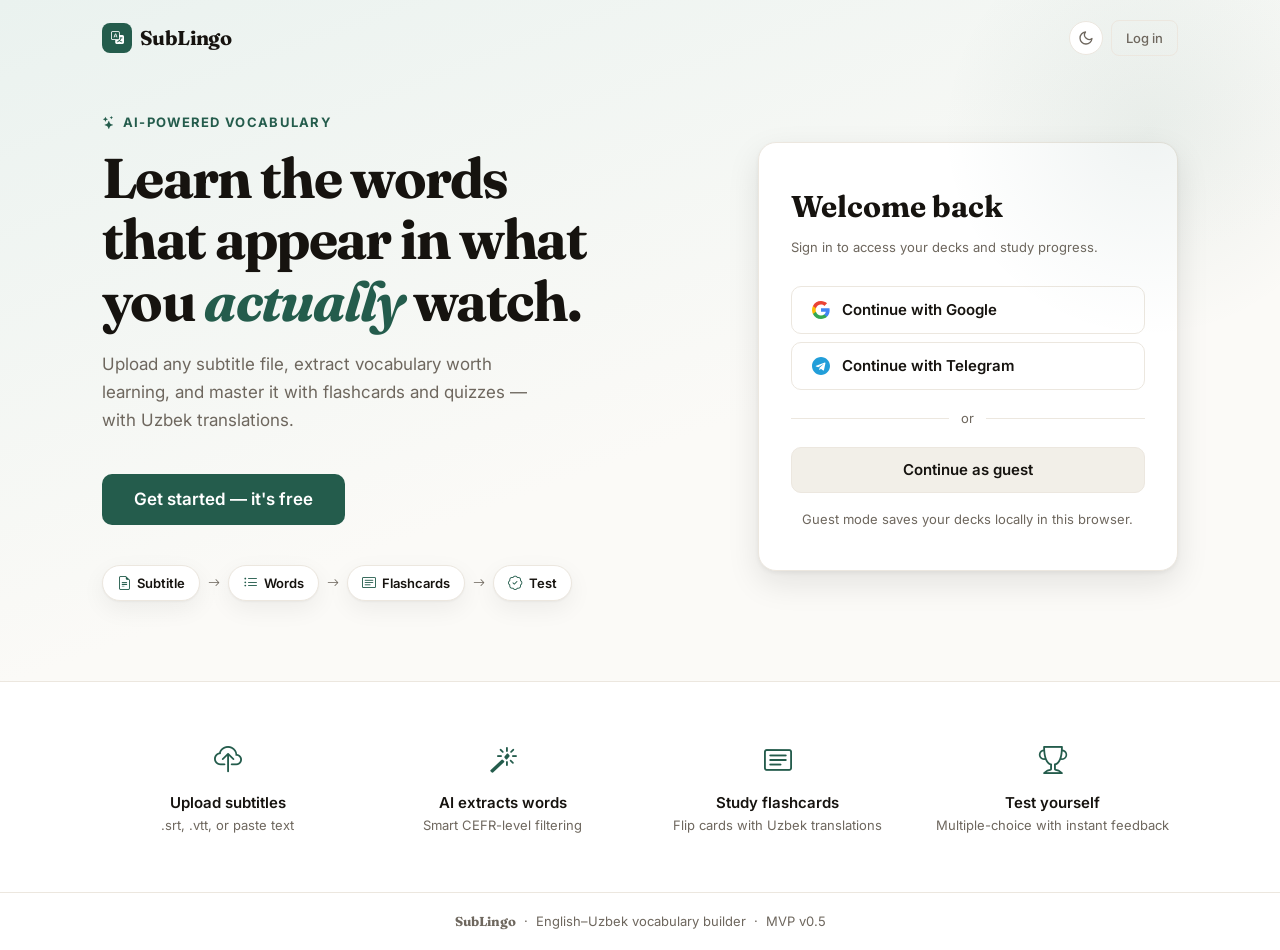
==== commit fad5f18b: "v0.6: QA pass — crash fixes, dark mode icons, Telegram Mini App, navbar, mobile polish Bug fixes: - " ====
--- a/deck.html
+++ b/deck.html
@@ -7,6 +7,7 @@
   <link rel="stylesheet" href="https://cdn.jsdelivr.net/npm/bootstrap@5.3.3/dist/css/bootstrap.min.css" />
   <link rel="stylesheet" href="https://cdn.jsdelivr.net/npm/bootstrap-icons@1.11.3/font/bootstrap-icons.css" />
   <link rel="stylesheet" href="css/style.css" />
+  <script src="https://telegram.org/js/telegram-web-app.js"></script>
   <script>
     (function(){var t=localStorage.getItem('sublingo_theme');document.documentElement.setAttribute('data-theme',t||(window.matchMedia('(prefers-color-scheme: dark)').matches?'dark':'light'));})();
   </script>
@@ -23,14 +24,16 @@
     <button class="navbar-toggler border-0 d-md-none" type="button" data-bs-toggle="collapse" data-bs-target="#mainNav" style="background:none;">
       <i class="bi bi-list fs-5" style="color:var(--sl-ink);"></i>
     </button>
-    <div class="collapse navbar-collapse d-md-flex align-items-center justify-content-end gap-2" id="mainNav">
-      <nav class="d-flex gap-1 mt-2 mt-md-0">
-        <a class="sl-nav-link" href="library.html" data-page="library.html"><i class="bi bi-grid me-1"></i>Library</a>
-      </nav>
-      <div class="d-flex align-items-center gap-2 ms-md-2 mt-2 mt-md-0">
-        <button class="btn-theme" id="themeToggle" aria-label="Switch theme"><i class="bi bi-moon"></i></button>
-        <span class="nav-user-chip"><i class="bi bi-person-circle"></i><span id="navUserChip">…</span></span>
-        <button class="nav-logout-btn" id="logoutBtn" aria-label="Log out" title="Log out"><i class="bi bi-box-arrow-right"></i></button>
+    <div class="collapse navbar-collapse" id="mainNav">
+      <div class="d-flex align-items-center justify-content-end gap-2 py-2 py-md-0">
+        <nav class="d-flex gap-1">
+          <a class="sl-nav-link" href="library.html" data-page="library.html"><i class="bi bi-grid me-1"></i>My Library</a>
+        </nav>
+        <div class="d-flex align-items-center gap-2">
+          <button class="btn-theme" id="themeToggle" aria-label="Switch theme"><i class="bi bi-moon"></i></button>
+          <span class="nav-user-chip"><i class="bi bi-person-circle"></i><span id="navUserChip">…</span></span>
+          <button class="nav-logout-btn" id="logoutBtn" aria-label="Log out" title="Log out"><i class="bi bi-box-arrow-right"></i></button>
+        </div>
       </div>
     </div>
   </div>
--- a/css/style.css
+++ b/css/style.css
@@ -1,4 +1,5 @@
 /* style.css — SubLingo design system */
+/* Safe-area insets for Telegram Mini App (also covers iOS notch/home indicator) */
 
 /* ─── Google Fonts ───────────────────────────────────────────────────────────
    Loaded here as @import so this single file is the only include needed.
@@ -100,6 +101,8 @@
 a:hover { color: var(--sl-primary-600); }
 
 /* ─── Navbar ─────────────────────────────────────────────────────────────────*/
+/* Bootstrap collapse + flex: on mobile the expanded menu stacks vertically */
+.sl-navbar .navbar-collapse.show { padding: .5rem 0 .75rem; border-top: 1px solid var(--sl-line); margin-top: .5rem; }
 .sl-navbar {
   background: rgba(251,250,247,.92);
   backdrop-filter: blur(12px);
@@ -1237,6 +1240,29 @@
 @keyframes spin { to { transform: rotate(360deg); } }
 
 /* ─── Test feedback ──────────────────────────────────────────────────────────*/
-.feedback-correct { background: #dcfce7; color: var(--sl-success); font-size: var(--sl-text-xs); font-weight: 500; border-radius: var(--sl-radius-sm); }
-.feedback-wrong   { background: var(--sl-danger-bg); color: var(--sl-danger); font-size: var(--sl-text-xs); font-weight: 500; border-radius: var(--sl-radius-sm); }
-[data-theme="dark"] .feedback-correct { background: #132514; }
+.feedback-correct { background: var(--sl-primary-bg); color: var(--sl-success); font-size: var(--sl-text-xs); font-weight: 500; border-radius: var(--sl-radius-sm); }
+.feedback-wrong   { background: var(--sl-danger-bg);  color: var(--sl-danger);  font-size: var(--sl-text-xs); font-weight: 500; border-radius: var(--sl-radius-sm); }
+
+/* ─── Result circle score variants ──────────────────────────────────────────*/
+.result-circle--good { background: var(--sl-primary-bg); border-color: var(--sl-success) !important; color: var(--sl-success) !important; }
+.result-circle--ok   { background: var(--sl-accent-bg);  border-color: var(--sl-accent) !important;  color: var(--sl-accent)   !important; }
+.result-circle--bad  { background: var(--sl-danger-bg);  border-color: var(--sl-danger) !important;  color: var(--sl-danger)   !important; }
+
+/* ─── Safe-area / Telegram Mini App ─────────────────────────────────────────*/
+body {
+  padding-top:    env(safe-area-inset-top,    0px);
+  padding-bottom: env(safe-area-inset-bottom, 0px);
+  padding-left:   env(safe-area-inset-left,   0px);
+  padding-right:  env(safe-area-inset-right,  0px);
+}
+
+/* ─── Mobile touch improvements ──────────────────────────────────────────────*/
+@media (max-width: 767px) {
+  /* Ensure study tabs scroll horizontally if they overflow on very small screens */
+  .study-tabs { overflow-x: auto; -webkit-overflow-scrolling: touch; flex-wrap: nowrap; }
+  /* More breathing room for tap targets on mobile */
+  .sl-nav-link { padding: .5rem .875rem !important; }
+  .hub-tile { min-height: 120px; padding: 1.25rem 1rem; }
+  .rating-btn { min-height: 48px; padding: .75rem 1rem; }
+  .answer-btn { min-height: 54px; }
+}
